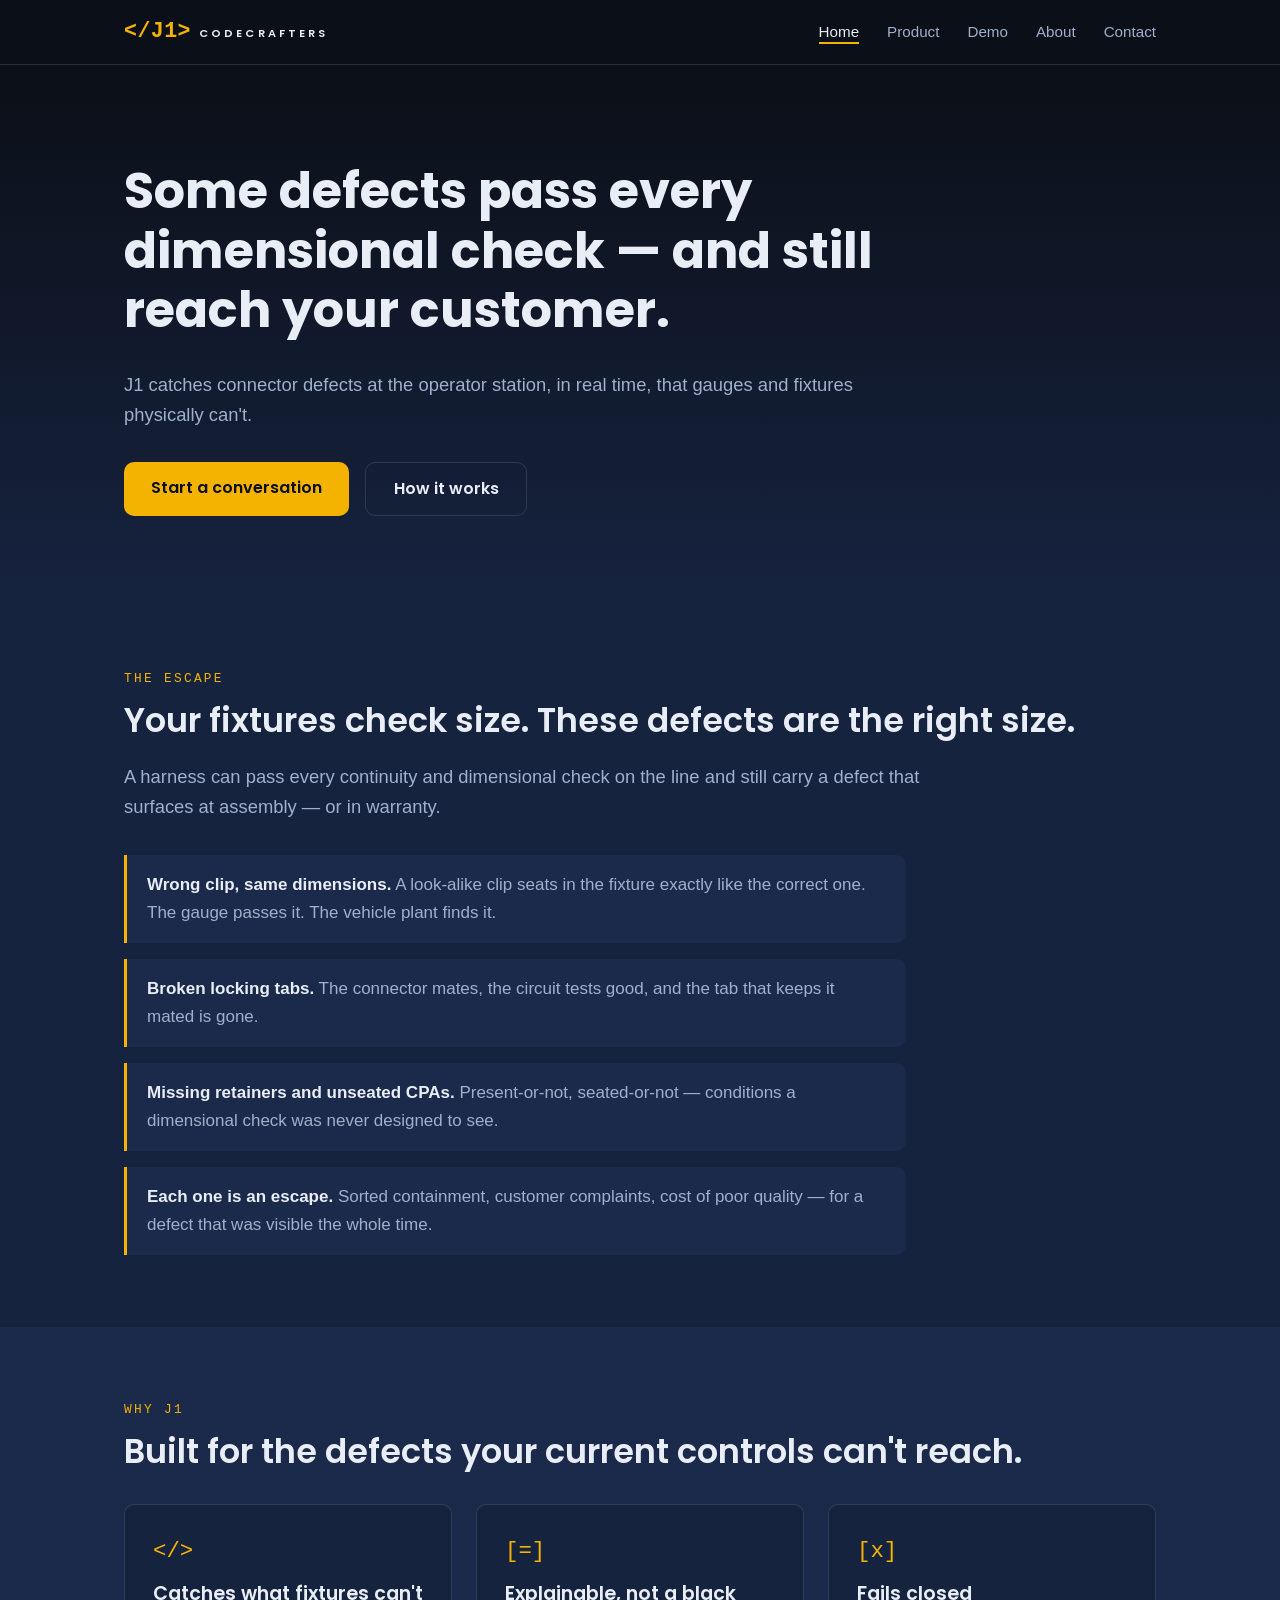
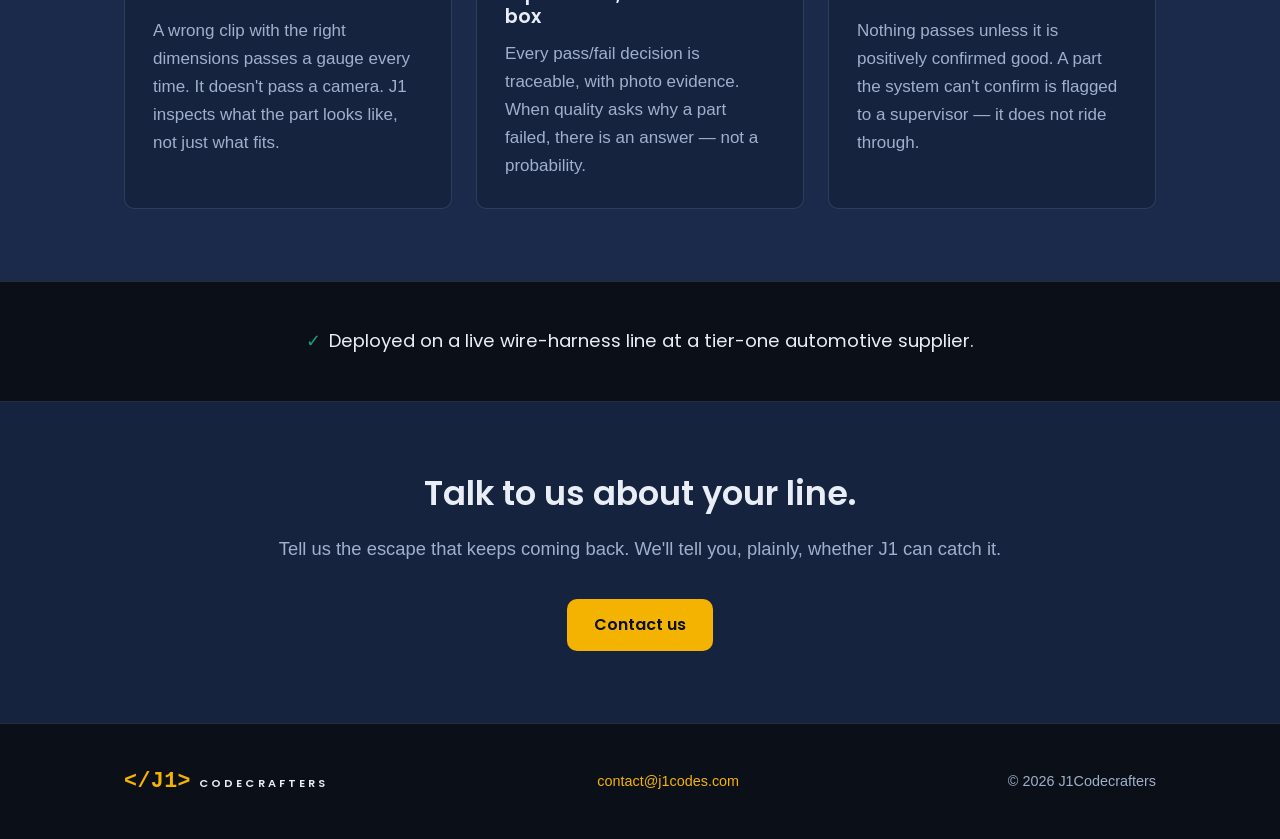
==== index.html @ c3743c72 "Initial J1Codes marketing site (5 pages, static, Cloudflare Pages ready) Co-Authored-By: Claude Fabl" ====
<!DOCTYPE html>
<html lang="en">
<head>
  <meta charset="UTF-8">
  <meta name="viewport" content="width=device-width, initial-scale=1.0">
  <title>J1Codecrafters — Connector inspection that catches what gauges can't</title>
  <meta name="description" content="J1 catches wire-harness connector defects at the operator station, in real time — the visual escapes that dimensional checks pass. Explainable, fail-closed, deployed on a live tier-one line.">

  <!-- Open Graph -->
  <meta property="og:title" content="J1Codecrafters — Connector inspection that catches what gauges can't">
  <meta property="og:description" content="Real-time visual inspection for wire-harness connectors. Explainable decisions, fail-closed by design.">
  <meta property="og:image" content="/assets/og-image.png"><!-- REPLACE: supply real OG image -->
  <meta property="og:type" content="website">

  <link rel="icon" type="image/svg+xml" href="assets/favicon.svg">
  <link rel="preconnect" href="https://fonts.googleapis.com">
  <link rel="preconnect" href="https://fonts.gstatic.com" crossorigin>
  <link href="https://fonts.googleapis.com/css2?family=Poppins:wght@400;600;700&display=swap" rel="stylesheet">
  <link rel="stylesheet" href="styles.css">
</head>
<body>

  <!-- ===== Header / nav (shared across pages) ===== -->
  <header class="site-header">
    <div class="site-header__inner">
      <a class="wordmark" href="index.html" aria-label="J1Codecrafters home">
        <span class="wordmark__code">&lt;/J1&gt;</span>
        <span class="wordmark__name">Codecrafters</span>
      </a>
      <button class="nav-toggle" aria-expanded="false" aria-controls="site-nav" aria-label="Toggle navigation">&#9776;</button>
      <nav class="site-nav" id="site-nav" aria-label="Main">
        <ul>
          <li><a href="index.html" aria-current="page">Home</a></li>
          <li><a href="product.html">Product</a></li>
          <li><a href="demo.html">Demo</a></li>
          <li><a href="about.html">About</a></li>
          <li><a href="contact.html">Contact</a></li>
        </ul>
      </nav>
    </div>
  </header>

  <main>

    <!-- ===== Hero ===== -->
    <section class="hero">
      <div class="container">
        <h1>Some defects pass every dimensional check — and still reach your customer.</h1>
        <p class="lead">J1 catches connector defects at the operator station, in real time, that gauges and fixtures physically can't.</p>
        <div class="hero__actions">
          <a class="btn btn--primary" href="contact.html">Start a conversation</a>
          <a class="btn btn--secondary" href="product.html">How it works</a>
        </div>
      </div>
    </section>

    <!-- ===== The problem ===== -->
    <section class="section">
      <div class="container">
        <p class="section-kicker">The escape</p>
        <h2>Your fixtures check size. These defects are the right size.</h2>
        <p class="lead">A harness can pass every continuity and dimensional check on the line and still carry a defect that surfaces at assembly — or in warranty.</p>
        <ul class="defect-list">
          <li><strong>Wrong clip, same dimensions.</strong> A look-alike clip seats in the fixture exactly like the correct one. The gauge passes it. The vehicle plant finds it.</li>
          <li><strong>Broken locking tabs.</strong> The connector mates, the circuit tests good, and the tab that keeps it mated is gone.</li>
          <li><strong>Missing retainers and unseated CPAs.</strong> Present-or-not, seated-or-not — conditions a dimensional check was never designed to see.</li>
          <li><strong>Each one is an escape.</strong> Sorted containment, customer complaints, cost of poor quality — for a defect that was visible the whole time.</li>
        </ul>
      </div>
    </section>

    <!-- ===== Why it's different ===== -->
    <section class="section section--deep">
      <div class="container">
        <p class="section-kicker">Why J1</p>
        <h2>Built for the defects your current controls can't reach.</h2>
        <div class="card-grid">
          <div class="card">
            <div class="card__icon">&lt;/&gt;</div>
            <h3>Catches what fixtures can't</h3>
            <p>A wrong clip with the right dimensions passes a gauge every time. It doesn't pass a camera. J1 inspects what the part looks like, not just what fits.</p>
          </div>
          <div class="card">
            <div class="card__icon">[=]</div>
            <h3>Explainable, not a black box</h3>
            <p>Every pass/fail decision is traceable, with photo evidence. When quality asks why a part failed, there is an answer — not a probability.</p>
          </div>
          <div class="card">
            <div class="card__icon">[x]</div>
            <h3>Fails closed</h3>
            <p>Nothing passes unless it is positively confirmed good. A part the system can't confirm is flagged to a supervisor — it does not ride through.</p>
          </div>
        </div>
      </div>
    </section>

    <!-- ===== Credibility line ===== -->
    <div class="cred-strip">
      <p><span class="cred-strip__mark">&#10003;</span>Deployed on a live wire-harness line at a tier-one automotive supplier.</p>
    </div>

    <!-- ===== Closing CTA ===== -->
    <section class="section cta-band">
      <div class="container">
        <h2>Talk to us about your line.</h2>
        <p class="lead">Tell us the escape that keeps coming back. We'll tell you, plainly, whether J1 can catch it.</p>
        <a class="btn btn--primary" href="contact.html">Contact us</a>
      </div>
    </section>

  </main>

  <!-- ===== Footer (shared across pages) ===== -->
  <footer class="site-footer">
    <div class="site-footer__inner">
      <a class="wordmark" href="index.html" aria-label="J1Codecrafters home">
        <span class="wordmark__code">&lt;/J1&gt;</span>
        <span class="wordmark__name">Codecrafters</span>
      </a>
      <p><a href="mailto:contact@j1codes.com">contact@j1codes.com</a></p>
      <p>&copy; 2026 J1Codecrafters</p>
    </div>
  </footer>

  <script src="main.js"></script>
</body>
</html>
---- styles.css ----
/* ============================================================
   J1Codecrafters — shared stylesheet
   Palette:
     navy        #16233f  (page background / dark sections)
     navy-deep   #1b2a4a  (cards, alternate sections)
     near-black  #0b0f17  (header, footer, hero depth)
     ink         #e8edf6  (primary text)
     muted       #9fb0cc  (secondary text)
     accent      #f5b301  (gold — CTAs, wordmark, highlights)
     success     #1d9e75  (green — pass / confirmation)
   ============================================================ */

:root {
  --navy: #16233f;
  --navy-deep: #1b2a4a;
  --near-black: #0b0f17;
  --ink: #e8edf6;
  --muted: #9fb0cc;
  --accent: #f5b301;
  --success: #1d9e75;
  --border: rgba(159, 176, 204, 0.18);
  --radius: 10px;
  --font-heading: "Poppins", -apple-system, BlinkMacSystemFont, "Segoe UI", sans-serif;
  --font-body: -apple-system, BlinkMacSystemFont, "Segoe UI", Roboto, Helvetica, Arial, sans-serif;
  --font-mono: "SFMono-Regular", Consolas, "Liberation Mono", Menlo, monospace;
}

* { box-sizing: border-box; }

html { scroll-behavior: smooth; }

body {
  margin: 0;
  background: var(--navy);
  color: var(--ink);
  font-family: var(--font-body);
  font-size: 1.0625rem;
  line-height: 1.65;
  -webkit-font-smoothing: antialiased;
}

h1, h2, h3, h4 {
  font-family: var(--font-heading);
  line-height: 1.2;
  margin: 0 0 0.6em;
}

h1 { font-size: clamp(2rem, 5vw, 3.1rem); font-weight: 700; }
h2 { font-size: clamp(1.5rem, 3.5vw, 2.1rem); font-weight: 600; }
h3 { font-size: 1.2rem; font-weight: 600; }

p { margin: 0 0 1em; }

a { color: var(--accent); text-decoration: none; }
a:hover { text-decoration: underline; }

img { max-width: 100%; height: auto; }

/* ---------- Layout helpers ---------- */

.container {
  max-width: 1080px;
  margin: 0 auto;
  padding: 0 1.5rem;
}

.section {
  padding: 4.5rem 0;
}

.section--deep { background: var(--navy-deep); }
.section--dark { background: var(--near-black); }

.section-kicker {
  font-family: var(--font-mono);
  font-size: 0.8rem;
  letter-spacing: 0.18em;
  text-transform: uppercase;
  color: var(--accent);
  margin-bottom: 0.75rem;
}

.lead {
  font-size: 1.15rem;
  color: var(--muted);
  max-width: 44em;
}

/* ---------- Wordmark ---------- */

.wordmark {
  display: inline-flex;
  align-items: baseline;
  gap: 0.5rem;
  text-decoration: none !important;
}

.wordmark__code {
  font-family: var(--font-mono);
  font-weight: 700;
  font-size: 1.35rem;
  color: var(--accent);
  letter-spacing: 0.02em;
}

.wordmark__name {
  font-family: var(--font-heading);
  font-size: 0.7rem;
  font-weight: 600;
  letter-spacing: 0.28em;
  color: var(--ink);
  text-transform: uppercase;
}

/* ---------- Header / nav ---------- */

.site-header {
  background: var(--near-black);
  border-bottom: 1px solid var(--border);
  position: sticky;
  top: 0;
  z-index: 50;
}

.site-header__inner {
  display: flex;
  align-items: center;
  justify-content: space-between;
  padding: 0.9rem 1.5rem;
  max-width: 1080px;
  margin: 0 auto;
}

.site-nav ul {
  display: flex;
  gap: 1.75rem;
  list-style: none;
  margin: 0;
  padding: 0;
}

.site-nav a {
  color: var(--muted);
  font-size: 0.95rem;
  font-weight: 500;
}

.site-nav a:hover,
.site-nav a[aria-current="page"] {
  color: var(--ink);
  text-decoration: none;
}

.site-nav a[aria-current="page"] {
  border-bottom: 2px solid var(--accent);
  padding-bottom: 2px;
}

/* Mobile nav toggle (hidden on desktop) */
.nav-toggle {
  display: none;
  background: none;
  border: 1px solid var(--border);
  border-radius: 6px;
  color: var(--ink);
  font-size: 1.3rem;
  line-height: 1;
  padding: 0.35rem 0.6rem;
  cursor: pointer;
}

@media (max-width: 720px) {
  .nav-toggle { display: block; }

  .site-nav {
    display: none;
    position: absolute;
    top: 100%;
    left: 0;
    right: 0;
    background: var(--near-black);
    border-bottom: 1px solid var(--border);
  }

  .site-nav.is-open { display: block; }

  .site-nav ul {
    flex-direction: column;
    gap: 0;
    padding: 0.5rem 0;
  }

  .site-nav a {
    display: block;
    padding: 0.85rem 1.5rem;
  }

  .site-nav a[aria-current="page"] {
    border-bottom: none;
    border-left: 3px solid var(--accent);
    padding-left: calc(1.5rem - 3px);
  }
}

/* ---------- Buttons ---------- */

.btn {
  display: inline-block;
  font-family: var(--font-heading);
  font-weight: 600;
  font-size: 1rem;
  padding: 0.8rem 1.7rem;
  border-radius: var(--radius);
  text-decoration: none !important;
  transition: transform 0.12s ease, opacity 0.12s ease;
}

.btn:hover { transform: translateY(-1px); }

.btn--primary {
  background: var(--accent);
  color: var(--near-black);
}

.btn--secondary {
  border: 1px solid var(--border);
  color: var(--ink);
}

.btn--secondary:hover { border-color: var(--muted); }

/* ---------- Hero ---------- */

.hero {
  background: linear-gradient(180deg, var(--near-black) 0%, var(--navy) 100%);
  padding: 6rem 0 5rem;
}

.hero h1 { max-width: 18em; }

.hero .lead { margin-bottom: 2rem; }

.hero__actions {
  display: flex;
  gap: 1rem;
  flex-wrap: wrap;
}

/* ---------- Cards / grids ---------- */

.card-grid {
  display: grid;
  grid-template-columns: repeat(auto-fit, minmax(260px, 1fr));
  gap: 1.5rem;
  margin-top: 2rem;
}

.card {
  background: var(--navy-deep);
  border: 1px solid var(--border);
  border-radius: var(--radius);
  padding: 1.75rem;
}

.section--deep .card { background: var(--navy); }

.card h3 { color: var(--ink); }
.card p { color: var(--muted); margin-bottom: 0; }

.card__icon {
  font-family: var(--font-mono);
  font-size: 1.4rem;
  color: var(--accent);
  margin-bottom: 0.75rem;
}

/* ---------- Problem list ---------- */

.defect-list {
  list-style: none;
  padding: 0;
  margin: 2rem 0 0;
  display: grid;
  gap: 1rem;
  max-width: 46em;
}

.defect-list li {
  padding: 1rem 1.25rem;
  background: var(--navy-deep);
  border-left: 3px solid var(--accent);
  border-radius: 0 var(--radius) var(--radius) 0;
  color: var(--muted);
}

.defect-list li strong { color: var(--ink); }

/* ---------- Credibility strip ---------- */

.cred-strip {
  text-align: center;
  padding: 2.75rem 1.5rem;
  background: var(--near-black);
  border-top: 1px solid var(--border);
  border-bottom: 1px solid var(--border);
}

.cred-strip p {
  margin: 0;
  font-family: var(--font-heading);
  font-size: 1.15rem;
  color: var(--ink);
}

.cred-strip .cred-strip__mark { color: var(--success); margin-right: 0.5rem; }

/* ---------- CTA band ---------- */

.cta-band { text-align: center; }
.cta-band .lead { margin-left: auto; margin-right: auto; }
.cta-band .btn { margin-top: 1rem; }

/* ---------- Product page ---------- */

.principle {
  border: 1px solid var(--border);
  border-radius: var(--radius);
  padding: 2rem;
  background: var(--near-black);
  margin-top: 2rem;
}

.principle blockquote {
  margin: 0;
  font-family: var(--font-heading);
  font-size: 1.25rem;
  line-height: 1.5;
  color: var(--ink);
}

.check-list {
  list-style: none;
  padding: 0;
  margin: 1.5rem 0 0;
  display: grid;
  grid-template-columns: repeat(auto-fit, minmax(240px, 1fr));
  gap: 0.75rem;
}

.check-list li {
  color: var(--muted);
  padding-left: 1.6rem;
  position: relative;
}

.check-list li::before {
  content: "✓";
  position: absolute;
  left: 0;
  color: var(--success);
  font-weight: 700;
}

/* ---------- Demo page video placeholders ---------- */

.video-grid {
  display: grid;
  gap: 2.5rem;
  margin-top: 2.5rem;
}

.video-slot { max-width: 760px; }

.video-slot__frame {
  aspect-ratio: 16 / 9;
  background:
    radial-gradient(ellipse at center, rgba(245, 179, 1, 0.06) 0%, transparent 65%),
    var(--near-black);
  border: 1px solid var(--border);
  border-radius: var(--radius);
  display: flex;
  align-items: center;
  justify-content: center;
  flex-direction: column;
  gap: 0.75rem;
}

.video-slot__play {
  width: 64px;
  height: 64px;
  border-radius: 50%;
  border: 2px solid var(--accent);
  display: flex;
  align-items: center;
  justify-content: center;
}

.video-slot__play::after {
  content: "";
  display: block;
  margin-left: 5px;
  border-left: 18px solid var(--accent);
  border-top: 11px solid transparent;
  border-bottom: 11px solid transparent;
}

.video-slot__coming {
  font-family: var(--font-mono);
  font-size: 0.75rem;
  letter-spacing: 0.15em;
  text-transform: uppercase;
  color: var(--muted);
}

.video-slot figcaption {
  margin-top: 0.9rem;
  color: var(--muted);
  font-size: 0.95rem;
}

.video-slot figcaption strong { color: var(--ink); }

/* ---------- Contact form ---------- */

.contact-grid {
  display: grid;
  grid-template-columns: 1.2fr 0.8fr;
  gap: 3rem;
  margin-top: 2rem;
}

@media (max-width: 720px) {
  .contact-grid { grid-template-columns: 1fr; }
}

.contact-form label {
  display: block;
  font-weight: 600;
  font-size: 0.9rem;
  margin-bottom: 0.35rem;
}

.contact-form input,
.contact-form textarea {
  width: 100%;
  background: var(--near-black);
  border: 1px solid var(--border);
  border-radius: 8px;
  color: var(--ink);
  font-family: var(--font-body);
  font-size: 1rem;
  padding: 0.75rem 0.9rem;
  margin-bottom: 1.25rem;
}

.contact-form input:focus,
.contact-form textarea:focus {
  outline: 2px solid var(--accent);
  outline-offset: 1px;
  border-color: transparent;
}

.contact-form textarea { min-height: 150px; resize: vertical; }

.contact-aside {
  color: var(--muted);
}

.contact-aside h3 { color: var(--ink); }

/* ---------- Footer ---------- */

.site-footer {
  background: var(--near-black);
  border-top: 1px solid var(--border);
  padding: 2.5rem 0;
  margin-top: 0;
}

.site-footer__inner {
  max-width: 1080px;
  margin: 0 auto;
  padding: 0 1.5rem;
  display: flex;
  align-items: center;
  justify-content: space-between;
  gap: 1.5rem;
  flex-wrap: wrap;
}

.site-footer p {
  margin: 0;
  color: var(--muted);
  font-size: 0.9rem;
}
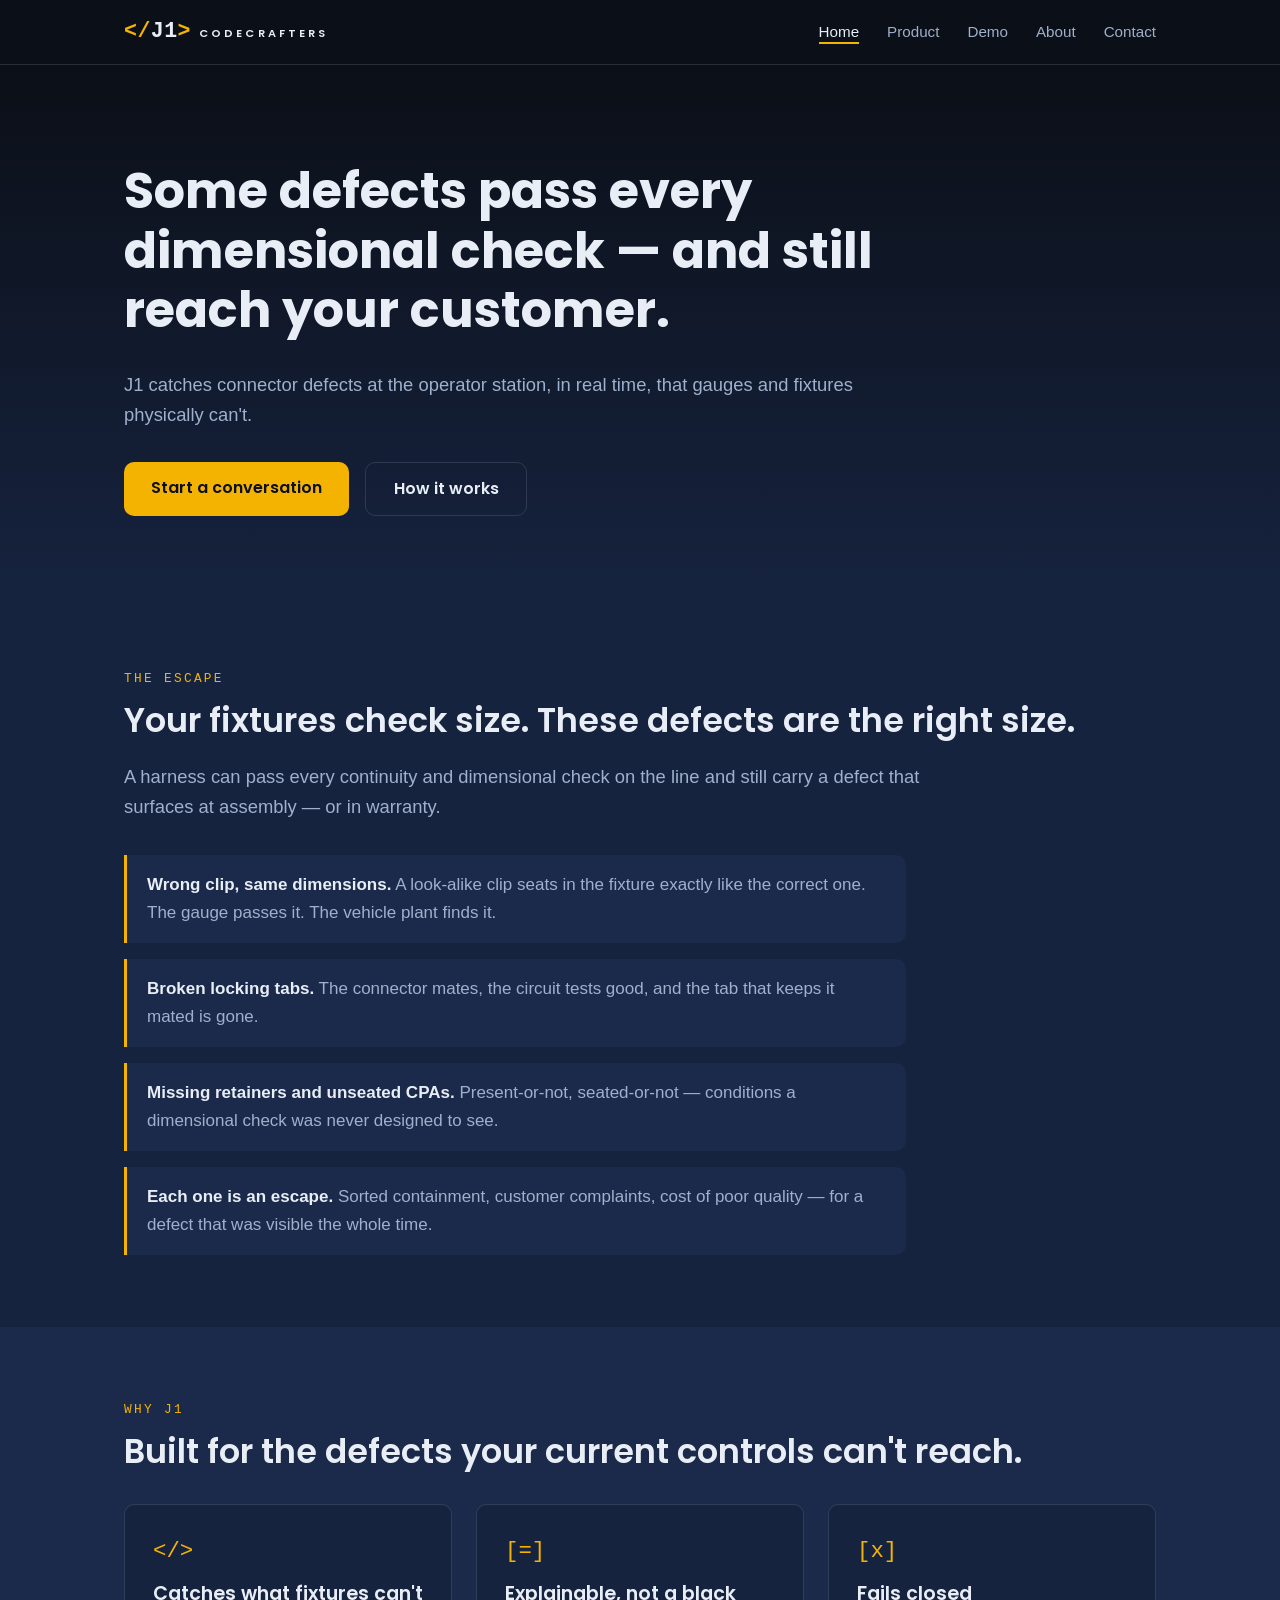
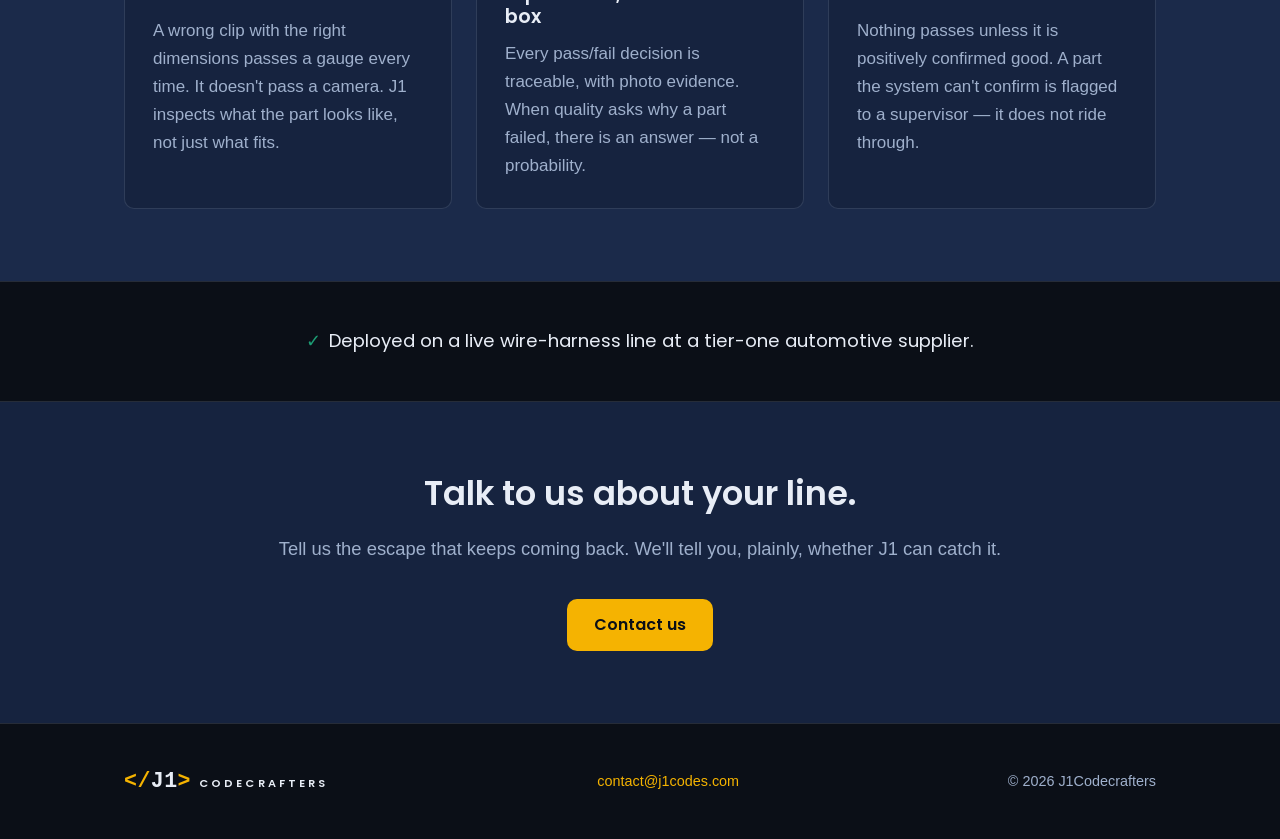
==== commit d11635d4: "Two-tone wordmark, contact privacy note, AJAX form submit, README lint fix Co-Authored-By: Claude Fa" ====
--- a/index.html
+++ b/index.html
@@ -24,7 +24,7 @@
   <header class="site-header">
     <div class="site-header__inner">
       <a class="wordmark" href="index.html" aria-label="J1Codecrafters home">
-        <span class="wordmark__code">&lt;/J1&gt;</span>
+        <span class="wordmark__code">&lt;/<span class="wordmark__j1">J1</span>&gt;</span>
         <span class="wordmark__name">Codecrafters</span>
       </a>
       <button class="nav-toggle" aria-expanded="false" aria-controls="site-nav" aria-label="Toggle navigation">&#9776;</button>
@@ -114,7 +114,7 @@
   <footer class="site-footer">
     <div class="site-footer__inner">
       <a class="wordmark" href="index.html" aria-label="J1Codecrafters home">
-        <span class="wordmark__code">&lt;/J1&gt;</span>
+        <span class="wordmark__code">&lt;/<span class="wordmark__j1">J1</span>&gt;</span>
         <span class="wordmark__name">Codecrafters</span>
       </a>
       <p><a href="mailto:contact@j1codes.com">contact@j1codes.com</a></p>
--- a/styles.css
+++ b/styles.css
@@ -99,9 +99,11 @@
   font-family: var(--font-mono);
   font-weight: 700;
   font-size: 1.35rem;
-  color: var(--accent);
+  color: var(--accent); /* brackets and slash — gold frames the white J1 */
   letter-spacing: 0.02em;
 }
+
+.wordmark__j1 { color: var(--ink); }
 
 .wordmark__name {
   font-family: var(--font-heading);
@@ -468,6 +470,24 @@
 
 .contact-aside h3 { color: var(--ink); }
 
+.privacy-note {
+  font-size: 0.85rem;
+  color: var(--muted);
+  border-top: 1px solid var(--border);
+  padding-top: 1rem;
+  margin-top: 1.5rem;
+}
+
+/* Inline form submit result (hidden until main.js sets a state class) */
+.form-status {
+  display: none;
+  margin: 1rem 0 0;
+  font-size: 0.95rem;
+}
+
+.form-status--success { display: block; color: var(--success); }
+.form-status--error { display: block; color: var(--accent); }
+
 /* ---------- Footer ---------- */
 
 .site-footer {
